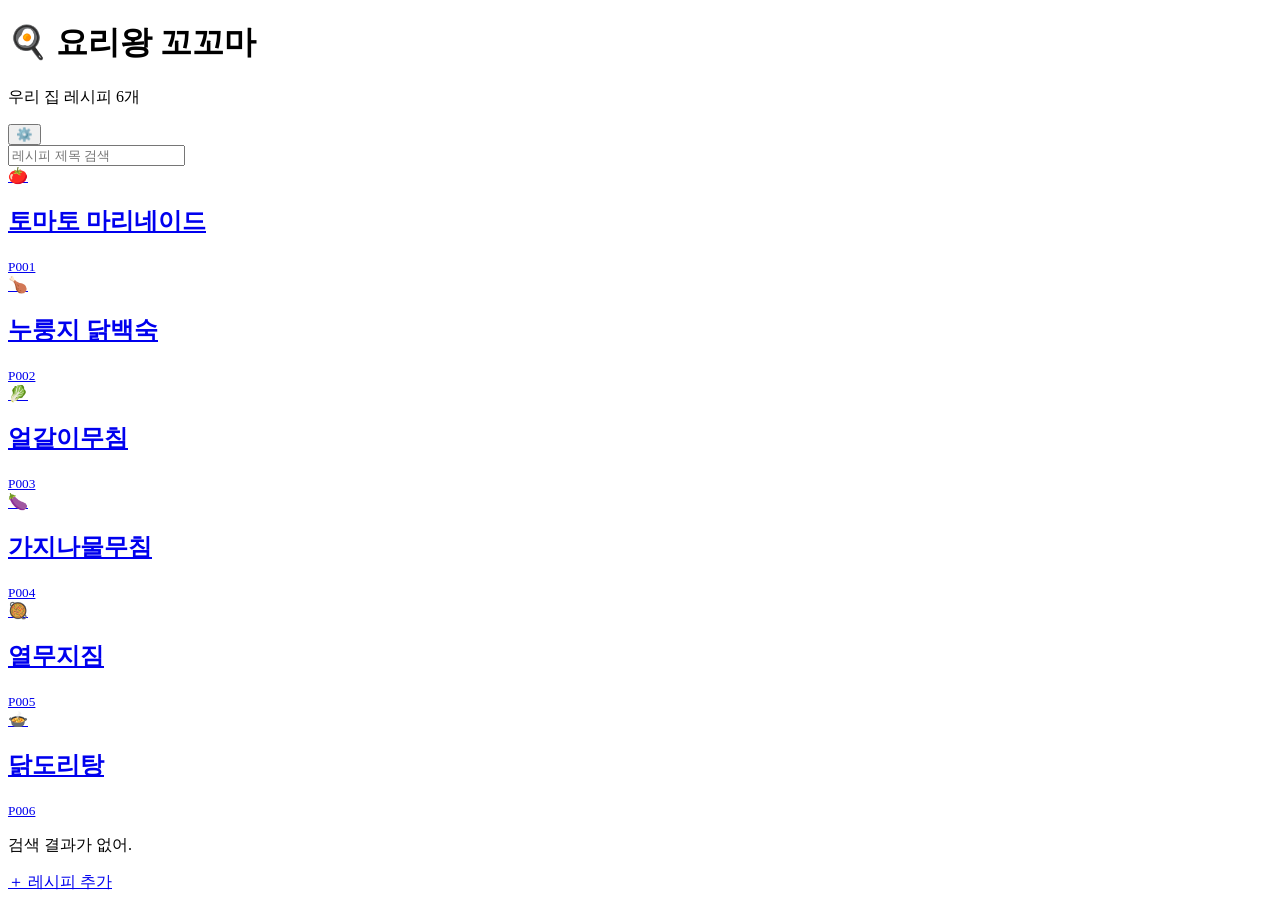
==== index.html @ 8f19cc89 "Add files via upload" ====
<!doctype html><html lang="ko"><head><meta charset="utf-8"><meta name="viewport" content="width=device-width,initial-scale=1"><meta name="theme-color" content="#ff8a5b"><link rel="manifest" href="manifest.json"><link rel="stylesheet" href="css/style.css"><title>요리왕 꼬꼬마</title></head><body><main class="wrap"><header class="topbar"><div class="brand"><h1>🍳 요리왕 꼬꼬마</h1><p>우리 집 레시피 6개</p></div><button class="icon-btn" type="button">⚙️</button></header><input id="search" class="search" type="search" placeholder="레시피 제목 검색"><section class="grid"><a class="card" data-title="토마토 마리네이드" href="P001_토마토마리네이드.html"><div class="emoji">🍅</div><div><h2>토마토 마리네이드</h2><small>P001</small></div></a><a class="card" data-title="누룽지 닭백숙" href="P002_누룽지닭백숙.html"><div class="emoji">🍗</div><div><h2>누룽지 닭백숙</h2><small>P002</small></div></a><a class="card" data-title="얼갈이무침" href="P003_얼갈이무침.html"><div class="emoji">🥬</div><div><h2>얼갈이무침</h2><small>P003</small></div></a><a class="card" data-title="가지나물무침" href="P004_가지나물무침.html"><div class="emoji">🍆</div><div><h2>가지나물무침</h2><small>P004</small></div></a><a class="card" data-title="열무지짐" href="P005_열무지짐.html"><div class="emoji">🥘</div><div><h2>열무지짐</h2><small>P005</small></div></a><a class="card" data-title="닭도리탕" href="P006_닭도리탕.html"><div class="emoji">🍲</div><div><h2>닭도리탕</h2><small>P006</small></div></a></section><p id="empty" class="empty">검색 결과가 없어.</p></main><a class="fab" href="P000_레시피템플릿.html">＋ 레시피 추가</a><script src="js/app.js"></script></body></html>
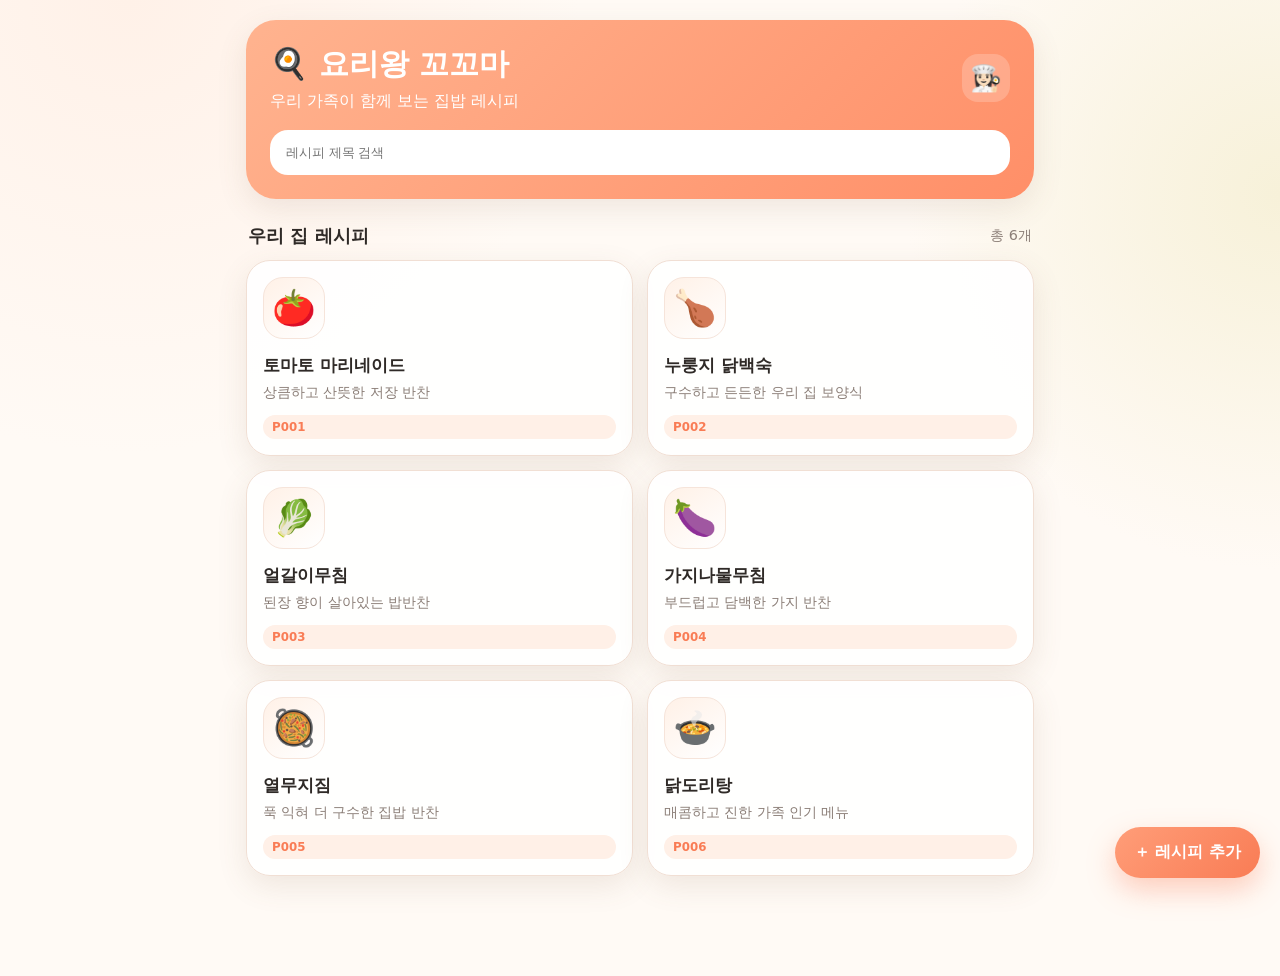
==== commit fd85412f: "Add files via upload" ====
--- a/index.html
+++ b/index.html
@@ -1 +1 @@
-<!doctype html><html lang="ko"><head><meta charset="utf-8"><meta name="viewport" content="width=device-width,initial-scale=1"><meta name="theme-color" content="#ff8a5b"><link rel="manifest" href="manifest.json"><link rel="stylesheet" href="css/style.css"><title>요리왕 꼬꼬마</title></head><body><main class="wrap"><header class="topbar"><div class="brand"><h1>🍳 요리왕 꼬꼬마</h1><p>우리 집 레시피 6개</p></div><button class="icon-btn" type="button">⚙️</button></header><input id="search" class="search" type="search" placeholder="레시피 제목 검색"><section class="grid"><a class="card" data-title="토마토 마리네이드" href="P001_토마토마리네이드.html"><div class="emoji">🍅</div><div><h2>토마토 마리네이드</h2><small>P001</small></div></a><a class="card" data-title="누룽지 닭백숙" href="P002_누룽지닭백숙.html"><div class="emoji">🍗</div><div><h2>누룽지 닭백숙</h2><small>P002</small></div></a><a class="card" data-title="얼갈이무침" href="P003_얼갈이무침.html"><div class="emoji">🥬</div><div><h2>얼갈이무침</h2><small>P003</small></div></a><a class="card" data-title="가지나물무침" href="P004_가지나물무침.html"><div class="emoji">🍆</div><div><h2>가지나물무침</h2><small>P004</small></div></a><a class="card" data-title="열무지짐" href="P005_열무지짐.html"><div class="emoji">🥘</div><div><h2>열무지짐</h2><small>P005</small></div></a><a class="card" data-title="닭도리탕" href="P006_닭도리탕.html"><div class="emoji">🍲</div><div><h2>닭도리탕</h2><small>P006</small></div></a></section><p id="empty" class="empty">검색 결과가 없어.</p></main><a class="fab" href="P000_레시피템플릿.html">＋ 레시피 추가</a><script src="js/app.js"></script></body></html>+<!doctype html><html lang="ko"><head><meta charset="utf-8"><meta name="viewport" content="width=device-width,initial-scale=1"><meta name="theme-color" content="#ff8f68"><link rel="manifest" href="manifest.json"><link rel="stylesheet" href="style.css"><title>요리왕 꼬꼬마</title></head><body><main class="wrap"><section class="hero"><div class="hero-top"><div><h1>🍳 요리왕 꼬꼬마</h1><p>우리 가족이 함께 보는 집밥 레시피</p></div><div class="profile">👩🏻‍🍳</div></div><input id="search" class="search" type="search" placeholder="레시피 제목 검색"></section><div class="section-title"><h2>우리 집 레시피</h2><span>총 6개</span></div><section class="grid"><a class="card" data-title="토마토 마리네이드" href="P001_tomato.html"><div><div class="food-icon">🍅</div><h3>토마토 마리네이드</h3><p>상큼하고 산뜻한 저장 반찬</p></div><span class="badge">P001</span></a><a class="card" data-title="누룽지 닭백숙" href="P002_nurungji_chicken.html"><div><div class="food-icon">🍗</div><h3>누룽지 닭백숙</h3><p>구수하고 든든한 우리 집 보양식</p></div><span class="badge">P002</span></a><a class="card" data-title="얼갈이무침" href="P003_eolgari.html"><div><div class="food-icon">🥬</div><h3>얼갈이무침</h3><p>된장 향이 살아있는 밥반찬</p></div><span class="badge">P003</span></a><a class="card" data-title="가지나물무침" href="P004_eggplant.html"><div><div class="food-icon">🍆</div><h3>가지나물무침</h3><p>부드럽고 담백한 가지 반찬</p></div><span class="badge">P004</span></a><a class="card" data-title="열무지짐" href="P005_yeolmu.html"><div><div class="food-icon">🥘</div><h3>열무지짐</h3><p>푹 익혀 더 구수한 집밥 반찬</p></div><span class="badge">P005</span></a><a class="card" data-title="닭도리탕" href="P006_dakdoritang.html"><div><div class="food-icon">🍲</div><h3>닭도리탕</h3><p>매콤하고 진한 가족 인기 메뉴</p></div><span class="badge">P006</span></a></section><p id="empty" class="empty">검색 결과가 없어.</p></main><a class="fab" href="P000_template.html">＋ 레시피 추가</a><script src="app.js"></script></body></html>
--- a/style.css
+++ b/style.css
@@ -0,0 +1,19 @@
+
+:root{--bg:#fffaf5;--card:#fff;--ink:#2f2a27;--muted:#8b7e77;--accent:#ff8f68;--line:#f1dfd4;--shadow:0 10px 30px rgba(121,88,68,.12)}
+*{box-sizing:border-box}html{font-family:system-ui,-apple-system,BlinkMacSystemFont,"Segoe UI",sans-serif;background:var(--bg);color:var(--ink)}
+body{margin:0;background:radial-gradient(circle at 10% 0%,#fff1e8 0,transparent 30%),radial-gradient(circle at 100% 20%,#f7f1d9 0,transparent 25%),var(--bg)}
+a{text-decoration:none;color:inherit}.wrap{max-width:820px;margin:auto;padding:20px 16px 100px}
+.hero{background:linear-gradient(135deg,#ffb38f,#ff8f68);border-radius:30px;padding:24px;color:#fff;box-shadow:var(--shadow)}
+.hero-top{display:flex;justify-content:space-between;align-items:center}.hero h1{margin:0 0 6px;font-size:1.9rem}.hero p{margin:0}.profile{width:48px;height:48px;border-radius:16px;background:#ffffff33;display:grid;place-items:center;font-size:1.6rem}
+.search{width:100%;margin-top:18px;border:0;border-radius:18px;padding:15px 16px;background:#fff;outline:none}
+.section-title{display:flex;justify-content:space-between;align-items:center;margin:24px 2px 12px}.section-title h2{font-size:1.15rem;margin:0}.section-title span{font-size:.9rem;color:var(--muted)}
+.grid{display:grid;grid-template-columns:repeat(2,minmax(0,1fr));gap:14px}.card{background:#ffffffee;border:1px solid var(--line);border-radius:24px;padding:16px;box-shadow:var(--shadow);min-height:170px;display:flex;flex-direction:column;justify-content:space-between}
+.food-icon{width:62px;height:62px;border-radius:20px;background:linear-gradient(145deg,#fff1e7,#fff);display:grid;place-items:center;font-size:2.2rem;border:1px solid #f6e4da}
+.card h3{margin:14px 0 6px;font-size:1.08rem}.card p{margin:0;color:var(--muted);font-size:.86rem;line-height:1.45}.badge{display:inline-block;margin-top:12px;background:#fff0e7;color:#f97c55;padding:5px 9px;border-radius:999px;font-size:.74rem;font-weight:700}
+.fab{position:fixed;right:20px;bottom:22px;background:linear-gradient(135deg,#ff9d78,#f97c55);color:#fff;padding:15px 19px;border-radius:999px;font-weight:800;box-shadow:0 12px 28px rgba(249,124,85,.35)}
+.back{display:inline-block;margin-bottom:14px;color:#f97c55;font-weight:800}.recipe-head,.section{background:#ffffffee;border:1px solid var(--line);border-radius:24px;padding:18px;box-shadow:var(--shadow);margin-bottom:14px}
+.recipe-hero{display:flex;align-items:center;gap:16px}.recipe-emoji{width:78px;height:78px;border-radius:24px;background:#fff5ef;display:grid;place-items:center;font-size:3rem}
+.recipe-head h1{margin:0 0 4px}.recipe-head p{margin:0;color:var(--muted)}.section h2{margin:0 0 12px;font-size:1.08rem}
+.photo-box{border:2px dashed #efd3c3;background:#fffaf7;border-radius:20px;padding:30px;text-align:center;color:var(--muted)}
+ul,ol{margin:0;padding-left:22px}li{margin:9px 0;line-height:1.55}.note{background:#fff5ee;border-radius:16px;padding:13px 14px;margin-top:10px}.empty{display:none;text-align:center;color:var(--muted);padding:40px 0}
+@media(max-width:520px){.grid{grid-template-columns:1fr}.card{min-height:145px}.hero h1{font-size:1.65rem}}
